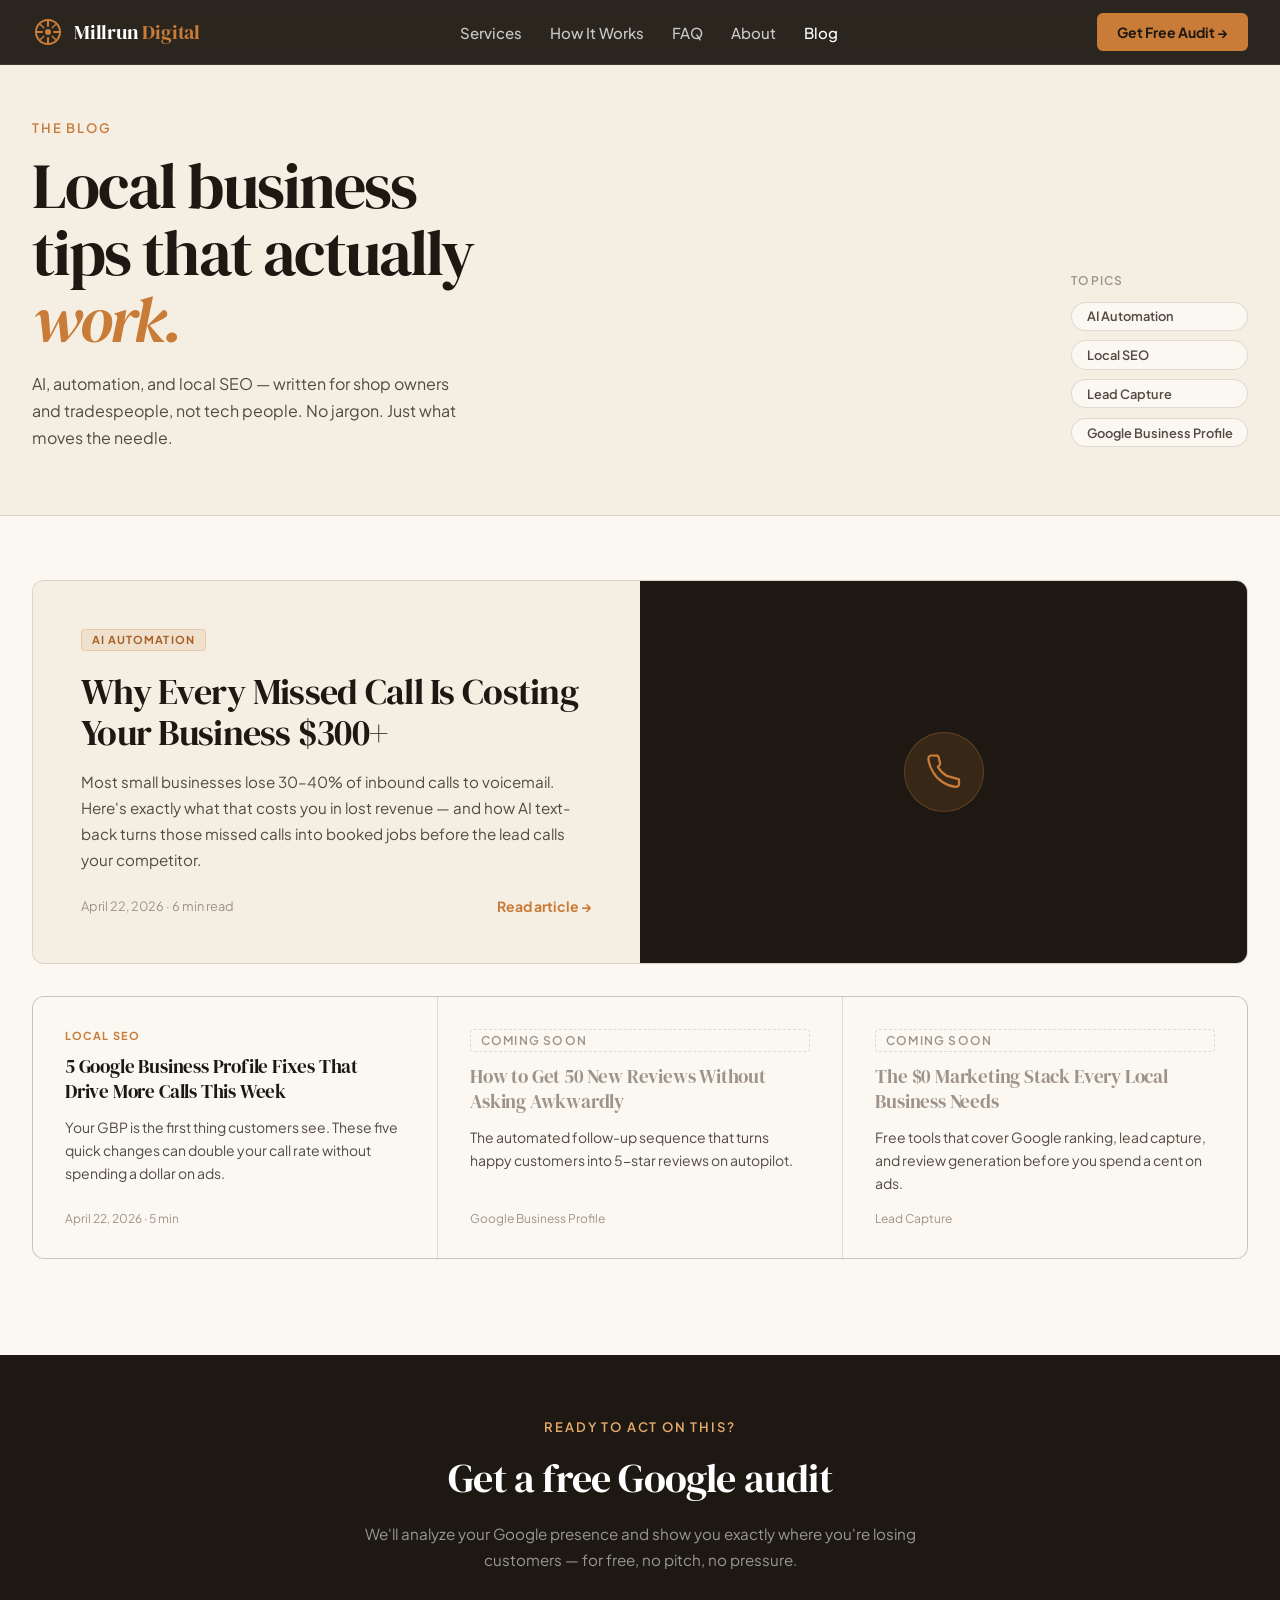
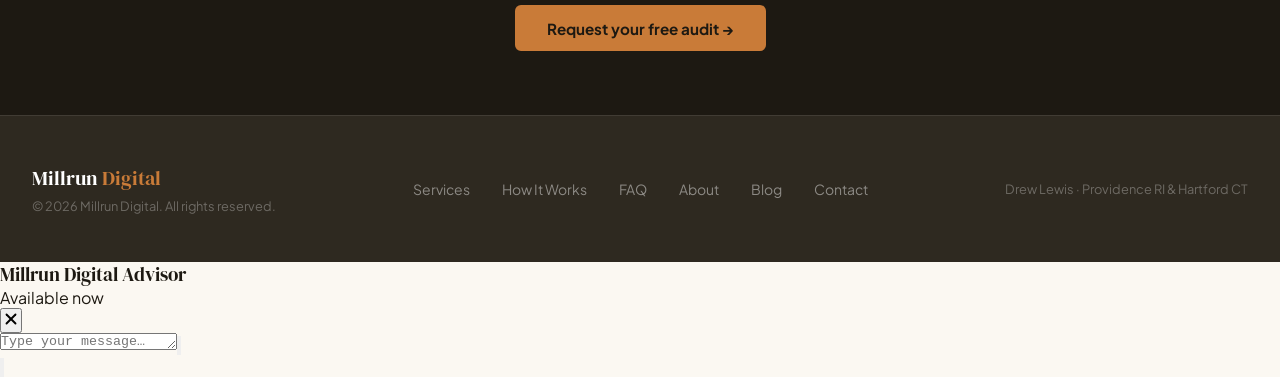
==== blog/index.html @ 07401d5f "Publish GBP blog post and update blog listing date - blog/google-business-profile-tips/index.html: f" ====
<!DOCTYPE html>
<html lang="en" class="scroll-smooth">
<head>
  <meta charset="UTF-8" />
  <meta name="viewport" content="width=device-width, initial-scale=1.0" />

  <title>Blog | Millrun Digital — AI & Marketing Tips for Local Businesses</title>
  <meta name="description" content="Practical guides on AI automation, local SEO, and digital marketing for small business owners in Providence RI and Hartford CT. No fluff — just strategies that drive more calls and customers." />
  <meta name="robots" content="index, follow" />
  <link rel="canonical" href="https://millrundigital.com/blog/" />

  <meta property="og:type" content="website" />
  <meta property="og:site_name" content="Millrun Digital" />
  <meta property="og:url" content="https://millrundigital.com/blog/" />
  <meta property="og:title" content="Blog | Millrun Digital — AI & Marketing Tips for Local Businesses" />
  <meta property="og:description" content="Practical guides on AI automation, local SEO, and digital marketing for small business owners." />
  <meta property="og:image" content="https://millrundigital.com/og-image.png" />
  <meta property="og:image:width" content="1200" />
  <meta property="og:image:height" content="630" />
  <meta property="og:locale" content="en_US" />

  <meta name="twitter:card" content="summary_large_image" />
  <meta name="twitter:title" content="Blog | Millrun Digital" />
  <meta name="twitter:description" content="Practical guides on AI, automation, and local marketing — written for small business owners, not tech people." />
  <meta name="twitter:image" content="https://millrundigital.com/og-image.png" />

  <script type="application/ld+json">
  {
    "@context": "https://schema.org",
    "@type": "Blog",
    "name": "Millrun Digital Blog",
    "url": "https://millrundigital.com/blog/",
    "description": "Practical guides on AI automation, local SEO, and digital marketing for small business owners.",
    "publisher": {
      "@type": "Organization",
      "name": "Millrun Digital",
      "url": "https://millrundigital.com",
      "logo": {
        "@type": "ImageObject",
        "url": "https://millrundigital.com/millrun-digital-logo.png"
      }
    }
  }
  </script>

  <link rel="preconnect" href="https://fonts.googleapis.com" />
  <link rel="preconnect" href="https://fonts.gstatic.com" crossorigin />
  <link href="https://fonts.googleapis.com/css2?family=DM+Serif+Display:ital@0;1&family=Plus+Jakarta+Sans:wght@300;400;500;600;700;800&display=swap" rel="stylesheet" />

  <style>
    *, *::before, *::after { box-sizing: border-box; margin: 0; padding: 0; }

    :root {
      --cream:        #F5EFE3;
      --warm-white:   #FBF8F2;
      --charcoal:     #1D1912;
      --charcoal-mid: #2E2920;
      --charcoal-soft:#3D3629;
      --amber:        #C97B38;
      --amber-dark:   #A86228;
      --amber-light:  #E8A96A;
      --stone:        #524A42;
      --stone-light:  #9E9389;
      --border:       rgba(125,114,104,0.22);
      --border-dark:  rgba(255,255,255,0.09);
    }

    html { font-family: 'Plus Jakarta Sans', sans-serif; }
    body { background: var(--warm-white); color: var(--charcoal); -webkit-font-smoothing: antialiased; }
    h1,h2,h3,h4 { font-family: 'DM Serif Display', serif; font-weight: 400; }

    /* ─── HEADER ─── */
    #site-header {
      position: fixed; top: 0; left: 0; right: 0; z-index: 50;
      background: rgba(29,25,18,0.94);
      backdrop-filter: blur(16px);
      border-bottom: 1px solid var(--border-dark);
    }
    .header-inner {
      max-width: 1280px; margin: 0 auto;
      padding: 0 2rem;
      height: 64px;
      display: flex; align-items: center; justify-content: space-between;
    }
    .logo { display:flex; align-items:center; gap:10px; text-decoration:none; }
    .logo-mark { width:32px; height:32px; display:flex; align-items:center; justify-content:center; }
    .logo-text { font-family:'DM Serif Display',serif; font-size:1.25rem; color:#fff; letter-spacing:-0.01em; }
    .logo-text span { color: var(--amber); }

    nav.desktop { display:flex; align-items:center; gap:1.75rem; }
    nav.desktop a { font-size:15px; color:rgba(255,255,255,0.75); text-decoration:none; font-weight:500; transition:color 0.15s; }
    nav.desktop a:hover { color:#fff; }
    nav.desktop a.active { color:#fff; }

    .btn-primary {
      display:inline-flex; align-items:center; gap:6px;
      background: var(--amber); color: var(--charcoal);
      font-family:'Plus Jakarta Sans',sans-serif; font-weight:700; font-size:0.875rem;
      padding:0.6rem 1.25rem; border-radius:6px;
      text-decoration:none; border:none; cursor:pointer;
      transition: background 0.15s, transform 0.1s;
    }
    .btn-primary:hover { background: var(--amber-dark); transform: translateY(-1px); }

    .hamburger { display:none; flex-direction:column; gap:5px; background:none; border:none; cursor:pointer; padding:4px; }
    .hamburger span { display:block; width:22px; height:2px; background:#fff; border-radius:2px; transition: transform 0.3s, opacity 0.3s; }
    .hamburger.open span:nth-child(1) { transform: translateY(7px) rotate(45deg); }
    .hamburger.open span:nth-child(2) { opacity:0; }
    .hamburger.open span:nth-child(3) { transform: translateY(-7px) rotate(-45deg); }
    .mobile-nav { max-height:0; overflow:hidden; transition:max-height 0.35s ease; background:var(--charcoal-mid); }
    .mobile-nav.open { max-height:400px; }
    .mobile-nav a { display:block; padding:0.75rem 2rem; font-size:0.9rem; color:rgba(255,255,255,0.75); text-decoration:none; border-bottom:1px solid rgba(255,255,255,0.05); }
    .mobile-nav a:hover { color:#fff; }
    .mobile-nav .mobile-cta { display:block; margin:1rem 2rem; }

    @media(max-width:768px){ nav.desktop,.header-cta { display:none!important; } .hamburger{ display:flex; } }

    /* ─── REVEAL ─── */
    .reveal { opacity:0; transform:translateY(24px); transition:opacity 0.65s ease, transform 0.65s ease; }
    .reveal.visible { opacity:1; transform:translateY(0); }
    .reveal-delay-1 { transition-delay:0.1s; }
    .reveal-delay-2 { transition-delay:0.2s; }
    .reveal-delay-3 { transition-delay:0.3s; }

    /* ─── SECTION UTILITIES ─── */
    .section-label {
      font-family:'Plus Jakarta Sans',sans-serif; font-weight:600;
      font-size:13px; letter-spacing:0.14em; text-transform:uppercase;
      color: var(--amber); margin-bottom:1rem; display:block;
    }

    /* ─── BLOG HERO ─── */
    .blog-hero {
      background: var(--cream);
      padding: 120px 2rem 4rem;
      border-bottom: 1px solid var(--border);
    }
    .blog-hero-inner {
      max-width: 1280px;
      margin: 0 auto;
      display: flex;
      align-items: flex-end;
      justify-content: space-between;
      gap: 2rem;
      flex-wrap: wrap;
    }
    .blog-hero h1 {
      font-size: clamp(2.5rem, 5vw, 4rem);
      letter-spacing: -0.03em;
      line-height: 1.05;
      color: var(--charcoal);
    }
    .blog-hero h1 em { font-style: italic; color: var(--amber); }
    .blog-hero-desc {
      margin-top: 1rem;
      font-size: 1rem;
      color: var(--stone);
      line-height: 1.7;
      max-width: 440px;
    }
    .blog-hero-right {
      display: flex;
      flex-direction: column;
      gap: 0.6rem;
      padding-bottom: 0.25rem;
    }
    .blog-category-pill {
      display: inline-flex;
      align-items: center;
      gap: 0.5rem;
      font-size: 0.8rem;
      font-weight: 600;
      color: var(--stone);
      background: var(--warm-white);
      border: 1px solid var(--border);
      border-radius: 999px;
      padding: 0.35rem 0.9rem;
      cursor: pointer;
      text-decoration: none;
      transition: border-color 0.15s, color 0.15s;
    }
    .blog-category-pill:hover,
    .blog-category-pill.active { border-color: var(--amber); color: var(--amber); }

    /* ─── BLOG GRID SECTION ─── */
    .blog-section {
      padding: 4rem 2rem 6rem;
      background: var(--warm-white);
    }
    .blog-container { max-width: 1280px; margin: 0 auto; }

    /* Featured post */
    .post-featured {
      display: grid;
      grid-template-columns: 1fr 1fr;
      gap: 0;
      background: var(--cream);
      border: 1px solid var(--border);
      border-radius: 12px;
      overflow: hidden;
      text-decoration: none;
      color: var(--charcoal);
      margin-bottom: 2rem;
      transition: border-color 0.2s, box-shadow 0.2s;
    }
    .post-featured:hover {
      border-color: var(--amber);
      box-shadow: 0 8px 32px rgba(201,123,56,0.1);
    }
    .post-featured-content {
      padding: 3rem;
      display: flex;
      flex-direction: column;
      justify-content: space-between;
      gap: 1.5rem;
    }
    .post-featured-label {
      display: flex;
      align-items: center;
      gap: 0.75rem;
    }
    .post-featured-badge {
      font-size: 11px;
      font-weight: 700;
      text-transform: uppercase;
      letter-spacing: 0.1em;
      color: var(--amber-dark);
      background: rgba(201,123,56,0.12);
      border: 1px solid rgba(201,123,56,0.25);
      border-radius: 4px;
      padding: 0.2rem 0.6rem;
    }
    .post-featured h2 {
      font-size: clamp(1.5rem, 3vw, 2.25rem);
      letter-spacing: -0.02em;
      line-height: 1.15;
    }
    .post-featured-excerpt {
      color: var(--stone);
      font-size: 0.95rem;
      line-height: 1.7;
    }
    .post-featured-meta {
      display: flex;
      align-items: center;
      justify-content: space-between;
    }
    .post-meta-text {
      font-size: 0.8rem;
      color: var(--stone-light);
    }
    .post-read-link {
      font-size: 0.875rem;
      font-weight: 700;
      color: var(--amber);
      display: flex;
      align-items: center;
      gap: 0.4rem;
      transition: gap 0.15s;
    }
    .post-featured:hover .post-read-link { gap: 0.65rem; }
    .post-featured-visual {
      background: var(--charcoal);
      display: flex;
      align-items: center;
      justify-content: center;
      padding: 2rem;
      min-height: 280px;
    }
    .post-visual-icon {
      width: 80px;
      height: 80px;
      border-radius: 50%;
      background: rgba(201,123,56,0.15);
      border: 1px solid rgba(201,123,56,0.3);
      display: flex;
      align-items: center;
      justify-content: center;
      color: var(--amber);
    }

    /* Regular post grid */
    .post-grid {
      display: grid;
      grid-template-columns: repeat(3, 1fr);
      gap: 1.5px;
      background: var(--border);
      border: 1px solid var(--border);
      border-radius: 12px;
      overflow: hidden;
    }
    .post-card {
      background: var(--warm-white);
      padding: 2rem;
      text-decoration: none;
      color: var(--charcoal);
      display: flex;
      flex-direction: column;
      gap: 0.75rem;
      transition: background 0.2s;
      position: relative;
    }
    .post-card:hover { background: #fff; }
    .post-card::after {
      content: '';
      position: absolute;
      bottom: 0; left: 2rem; right: 2rem;
      height: 2px;
      background: var(--amber);
      transform: scaleX(0);
      transform-origin: left;
      transition: transform 0.25s ease;
    }
    .post-card:hover::after { transform: scaleX(1); }
    .post-tag {
      font-size: 11px;
      font-weight: 700;
      text-transform: uppercase;
      letter-spacing: 0.1em;
      color: var(--amber);
    }
    .post-title {
      font-family: 'DM Serif Display', serif;
      font-size: 1.2rem;
      line-height: 1.3;
      letter-spacing: -0.01em;
    }
    .post-excerpt {
      font-size: 0.875rem;
      color: var(--stone);
      line-height: 1.65;
      flex: 1;
    }
    .post-footer {
      display: flex;
      align-items: center;
      justify-content: space-between;
      margin-top: 0.25rem;
    }
    .post-date { font-size: 0.75rem; color: var(--stone-light); }
    .post-arrow { font-size: 0.8rem; color: var(--amber); font-weight: 700; opacity: 0; transition: opacity 0.15s; }
    .post-card:hover .post-arrow { opacity: 1; }

    /* Empty state card */
    .post-card--coming {
      background: var(--warm-white);
      border: none;
      opacity: 0.45;
      cursor: default;
      pointer-events: none;
    }
    .post-card--coming::after { display: none; }
    .coming-label {
      font-size: 0.75rem;
      font-weight: 600;
      text-transform: uppercase;
      letter-spacing: 0.1em;
      color: var(--stone-light);
      border: 1px dashed var(--border);
      border-radius: 4px;
      padding: 0.2rem 0.6rem;
      display: inline-block;
    }

    @media(max-width:900px){
      .post-grid { grid-template-columns: 1fr 1fr; }
      .post-featured { grid-template-columns: 1fr; }
      .post-featured-visual { display: none; }
    }
    @media(max-width:600px){
      .post-grid { grid-template-columns: 1fr; }
    }

    /* ─── CTA STRIP ─── */
    .blog-cta-strip {
      background: var(--charcoal);
      padding: 4rem 2rem;
      text-align: center;
    }
    .blog-cta-strip-inner { max-width: 600px; margin: 0 auto; }
    .blog-cta-strip h2 { color: #fff; font-size: clamp(1.75rem, 3.5vw, 2.5rem); letter-spacing: -0.02em; margin-bottom: 1rem; }
    .blog-cta-strip p { color: rgba(255,255,255,0.55); font-size: 0.95rem; line-height: 1.7; margin-bottom: 2rem; }
    .btn-amber { background: var(--amber); color: var(--charcoal); font-weight: 700; font-size: 0.95rem; padding: 0.85rem 2rem; border-radius: 6px; text-decoration: none; display: inline-flex; align-items: center; gap: 6px; transition: background 0.15s, transform 0.1s; }
    .btn-amber:hover { background: var(--amber-dark); transform: translateY(-1px); }

    /* ─── FOOTER ─── */
    footer { background: var(--charcoal-mid); border-top:1px solid var(--border-dark); padding:3rem 2rem; }
    .footer-inner { max-width:1280px; margin:0 auto; display:flex; justify-content:space-between; align-items:center; flex-wrap:wrap; gap:2rem; }
    .footer-logo { font-family:'DM Serif Display',serif; font-size:1.25rem; color:#fff; }
    .footer-logo span { color:var(--amber); }
    .footer-links { display:flex; gap:2rem; flex-wrap:wrap; }
    .footer-links a { font-size:0.875rem; color:rgba(255,255,255,0.45); text-decoration:none; transition:color 0.15s; }
    .footer-links a:hover { color:#fff; }
    .footer-copy { font-size:0.8rem; color:rgba(255,255,255,0.3); }

    /* ─── BACK TO TOP ─── */
    #back-to-top {
      position: fixed; bottom: 96px; right: 24px; z-index: 9998;
      width: 44px; height: 44px; border-radius: 50%;
      background: var(--charcoal); border: 1px solid rgba(201,123,56,0.4);
      color: var(--amber); cursor: pointer;
      display: flex; align-items: center; justify-content: center;
      opacity: 0; pointer-events: none;
      transition: opacity 0.3s ease, transform 0.2s ease, background 0.15s;
      box-shadow: 0 4px 16px rgba(0,0,0,0.25);
    }
    #back-to-top.visible { opacity: 1; pointer-events: auto; }
    #back-to-top:hover { background: var(--amber); color: var(--charcoal); transform: translateY(-2px); }
    @media(max-width:480px){ #back-to-top { bottom: 88px; right: 16px; } }
  </style>
</head>
<body>

<!-- ── HEADER ── -->
<header id="site-header">
  <div class="header-inner">
    <a href="/" class="logo">
      <div class="logo-mark">
        <svg width="28" height="28" viewBox="0 0 28 28" fill="none" xmlns="http://www.w3.org/2000/svg">
          <circle cx="14" cy="14" r="12" stroke="#C97B38" stroke-width="2"/>
          <circle cx="14" cy="14" r="3" fill="#C97B38"/>
          <line x1="14" y1="2" x2="14" y2="8" stroke="#C97B38" stroke-width="2" stroke-linecap="round"/>
          <line x1="14" y1="20" x2="14" y2="26" stroke="#C97B38" stroke-width="2" stroke-linecap="round"/>
          <line x1="2" y1="14" x2="8" y2="14" stroke="#C97B38" stroke-width="2" stroke-linecap="round"/>
          <line x1="20" y1="14" x2="26" y2="14" stroke="#C97B38" stroke-width="2" stroke-linecap="round"/>
          <line x1="5.5" y1="5.5" x2="9.75" y2="9.75" stroke="#C97B38" stroke-width="1.5" stroke-linecap="round"/>
          <line x1="18.25" y1="18.25" x2="22.5" y2="22.5" stroke="#C97B38" stroke-width="1.5" stroke-linecap="round"/>
          <line x1="22.5" y1="5.5" x2="18.25" y2="9.75" stroke="#C97B38" stroke-width="1.5" stroke-linecap="round"/>
          <line x1="9.75" y1="18.25" x2="5.5" y2="22.5" stroke="#C97B38" stroke-width="1.5" stroke-linecap="round"/>
        </svg>
      </div>
      <span class="logo-text">Millrun <span>Digital</span></span>
    </a>
    <nav class="desktop">
      <a href="/#services">Services</a>
      <a href="/#how-it-works">How It Works</a>
      <a href="/#faq">FAQ</a>
      <a href="/about.html">About</a>
      <a href="/blog/" class="active">Blog</a>
    </nav>
    <a href="/#contact" class="btn-primary header-cta">Get Free Audit →</a>
    <button class="hamburger" id="hamburger-btn" aria-label="Menu">
      <span></span><span></span><span></span>
    </button>
  </div>
  <div class="mobile-nav" id="mobile-nav">
    <a href="/#services">Services</a>
    <a href="/#how-it-works">How It Works</a>
    <a href="/#faq">FAQ</a>
    <a href="/about.html">About</a>
    <a href="/blog/">Blog</a>
    <div class="mobile-cta"><a href="/#contact" class="btn-primary" style="justify-content:center">Get Free Audit →</a></div>
  </div>
</header>

<!-- ── BLOG HERO ── -->
<section class="blog-hero">
  <div class="blog-hero-inner">
    <div class="reveal">
      <span class="section-label">The Blog</span>
      <h1>Local business<br>tips that actually<br><em>work.</em></h1>
      <p class="blog-hero-desc">AI, automation, and local SEO — written for shop owners and tradespeople, not tech people. No jargon. Just what moves the needle.</p>
    </div>
    <div class="blog-hero-right reveal reveal-delay-1">
      <span style="font-size:0.75rem; font-weight:600; text-transform:uppercase; letter-spacing:0.1em; color:var(--stone-light); margin-bottom:0.25rem;">Topics</span>
      <a href="/blog/#ai-automation" class="blog-category-pill">AI Automation</a>
      <a href="/blog/#local-seo" class="blog-category-pill">Local SEO</a>
      <a href="/blog/#lead-capture" class="blog-category-pill">Lead Capture</a>
      <a href="/blog/#google-business" class="blog-category-pill">Google Business Profile</a>
    </div>
  </div>
</section>

<!-- ── BLOG GRID ── -->
<section class="blog-section">
  <div class="blog-container">

    <!--
      HOW TO ADD A POST:
      1. Create /blog/your-post-slug/ folder, copy post-template.html → index.html
      2. Fill in all REPLACE placeholders
      3. Add a card here at the TOP (newest first)
      4. Update sitemap.xml with the new URL
      5. Push to GitHub → Netlify auto-deploys
    -->

    <!-- ── FEATURED POST — most recent ── -->
    <a class="post-featured reveal" id="ai-automation" href="/blog/missed-call-text-back/">
      <div class="post-featured-content">
        <div>
          <div class="post-featured-label">
            <span class="post-featured-badge">AI Automation</span>
          </div>
          <h2 style="margin-top:1.25rem;">Why Every Missed Call Is Costing Your Business $300+</h2>
          <p class="post-featured-excerpt" style="margin-top:1rem;">Most small businesses lose 30–40% of inbound calls to voicemail. Here's exactly what that costs you in lost revenue — and how AI text-back turns those missed calls into booked jobs before the lead calls your competitor.</p>
        </div>
        <div class="post-featured-meta">
          <span class="post-meta-text">April 22, 2026 &middot; 6 min read</span>
          <span class="post-read-link">Read article →</span>
        </div>
      </div>
      <div class="post-featured-visual">
        <div class="post-visual-icon">
          <svg width="36" height="36" viewBox="0 0 24 24" fill="none" stroke="currentColor" stroke-width="1.5" stroke-linecap="round" stroke-linejoin="round">
            <path d="M22 16.92v3a2 2 0 0 1-2.18 2 19.79 19.79 0 0 1-8.63-3.07A19.5 19.5 0 0 1 4.69 12 19.79 19.79 0 0 1 1.63 3.18 2 2 0 0 1 3.6 1h3a2 2 0 0 1 2 1.72c.127.96.361 1.903.7 2.81a2 2 0 0 1-.45 2.11L7.91 8.6a16 16 0 0 0 6 6z"/>
          </svg>
        </div>
      </div>
    </a>

    <!-- ── POST GRID ── -->
    <div class="post-grid" id="local-seo">

      <!-- Post 2 -->
      <a class="post-card reveal" href="/blog/google-business-profile-tips/" id="google-business">
        <span class="post-tag">Local SEO</span>
        <div class="post-title">5 Google Business Profile Fixes That Drive More Calls This Week</div>
        <div class="post-excerpt">Your GBP is the first thing customers see. These five quick changes can double your call rate without spending a dollar on ads.</div>
        <div class="post-footer">
          <span class="post-date">April 22, 2026 &middot; 5 min</span>
          <span class="post-arrow">→</span>
        </div>
      </a>

      <!-- Coming soon cards — replace as you publish -->
      <div class="post-card post-card--coming reveal reveal-delay-1">
        <span class="coming-label">Coming Soon</span>
        <div class="post-title" style="color:var(--stone-light);">How to Get 50 New Reviews Without Asking Awkwardly</div>
        <div class="post-excerpt">The automated follow-up sequence that turns happy customers into 5-star reviews on autopilot.</div>
        <div class="post-footer"><span class="post-date">Google Business Profile</span></div>
      </div>

      <div class="post-card post-card--coming reveal reveal-delay-2">
        <span class="coming-label">Coming Soon</span>
        <div class="post-title" style="color:var(--stone-light);">The $0 Marketing Stack Every Local Business Needs</div>
        <div class="post-excerpt">Free tools that cover Google ranking, lead capture, and review generation before you spend a cent on ads.</div>
        <div class="post-footer"><span class="post-date">Lead Capture</span></div>
      </div>

    </div>

  </div>
</section>

<!-- ── CTA STRIP ── -->
<section class="blog-cta-strip">
  <div class="blog-cta-strip-inner reveal">
    <span class="section-label" style="color:var(--amber-light); justify-content:center; display:block;">Ready to act on this?</span>
    <h2>Get a free Google audit</h2>
    <p>We'll analyze your Google presence and show you exactly where you're losing customers — for free, no pitch, no pressure.</p>
    <a href="/#contact" class="btn-amber">Request your free audit →</a>
  </div>
</section>

<!-- ── FOOTER ── -->
<footer>
  <div class="footer-inner">
    <div>
      <div class="footer-logo">Millrun <span>Digital</span></div>
      <div class="footer-copy" style="margin-top:0.4rem;">© 2026 Millrun Digital. All rights reserved.</div>
    </div>
    <div class="footer-links">
      <a href="/#services">Services</a>
      <a href="/#how-it-works">How It Works</a>
      <a href="/#faq">FAQ</a>
      <a href="/about.html">About</a>
      <a href="/blog/">Blog</a>
      <a href="/#contact">Contact</a>
    </div>
    <div class="footer-copy">Drew Lewis · Providence RI &amp; Hartford CT</div>
  </div>
</footer>

<!-- ── BACK TO TOP ── -->
<button id="back-to-top" aria-label="Back to top">
  <svg width="18" height="18" viewBox="0 0 24 24" fill="none" stroke="currentColor" stroke-width="2.5" stroke-linecap="round" stroke-linejoin="round"><path d="M18 15l-6-6-6 6"/></svg>
</button>

<script src="../widget.js"></script>
<script>
  const observer = new IntersectionObserver(entries => {
    entries.forEach(e => { if (e.isIntersecting) e.target.classList.add('visible'); });
  }, { threshold: 0.08 });
  document.querySelectorAll('.reveal').forEach(el => observer.observe(el));

  const ham = document.getElementById('hamburger-btn');
  const mobileNav = document.getElementById('mobile-nav');
  ham.addEventListener('click', () => { ham.classList.toggle('open'); mobileNav.classList.toggle('open'); });
  mobileNav.querySelectorAll('a').forEach(a => {
    a.addEventListener('click', () => { ham.classList.remove('open'); mobileNav.classList.remove('open'); });
  });

  const backBtn = document.getElementById('back-to-top');
  window.addEventListener('scroll', () => { backBtn.classList.toggle('visible', window.scrollY > 400); });
  backBtn.addEventListener('click', () => { window.scrollTo({ top: 0, behavior: 'smooth' }); });
</script>

</body>
</html>
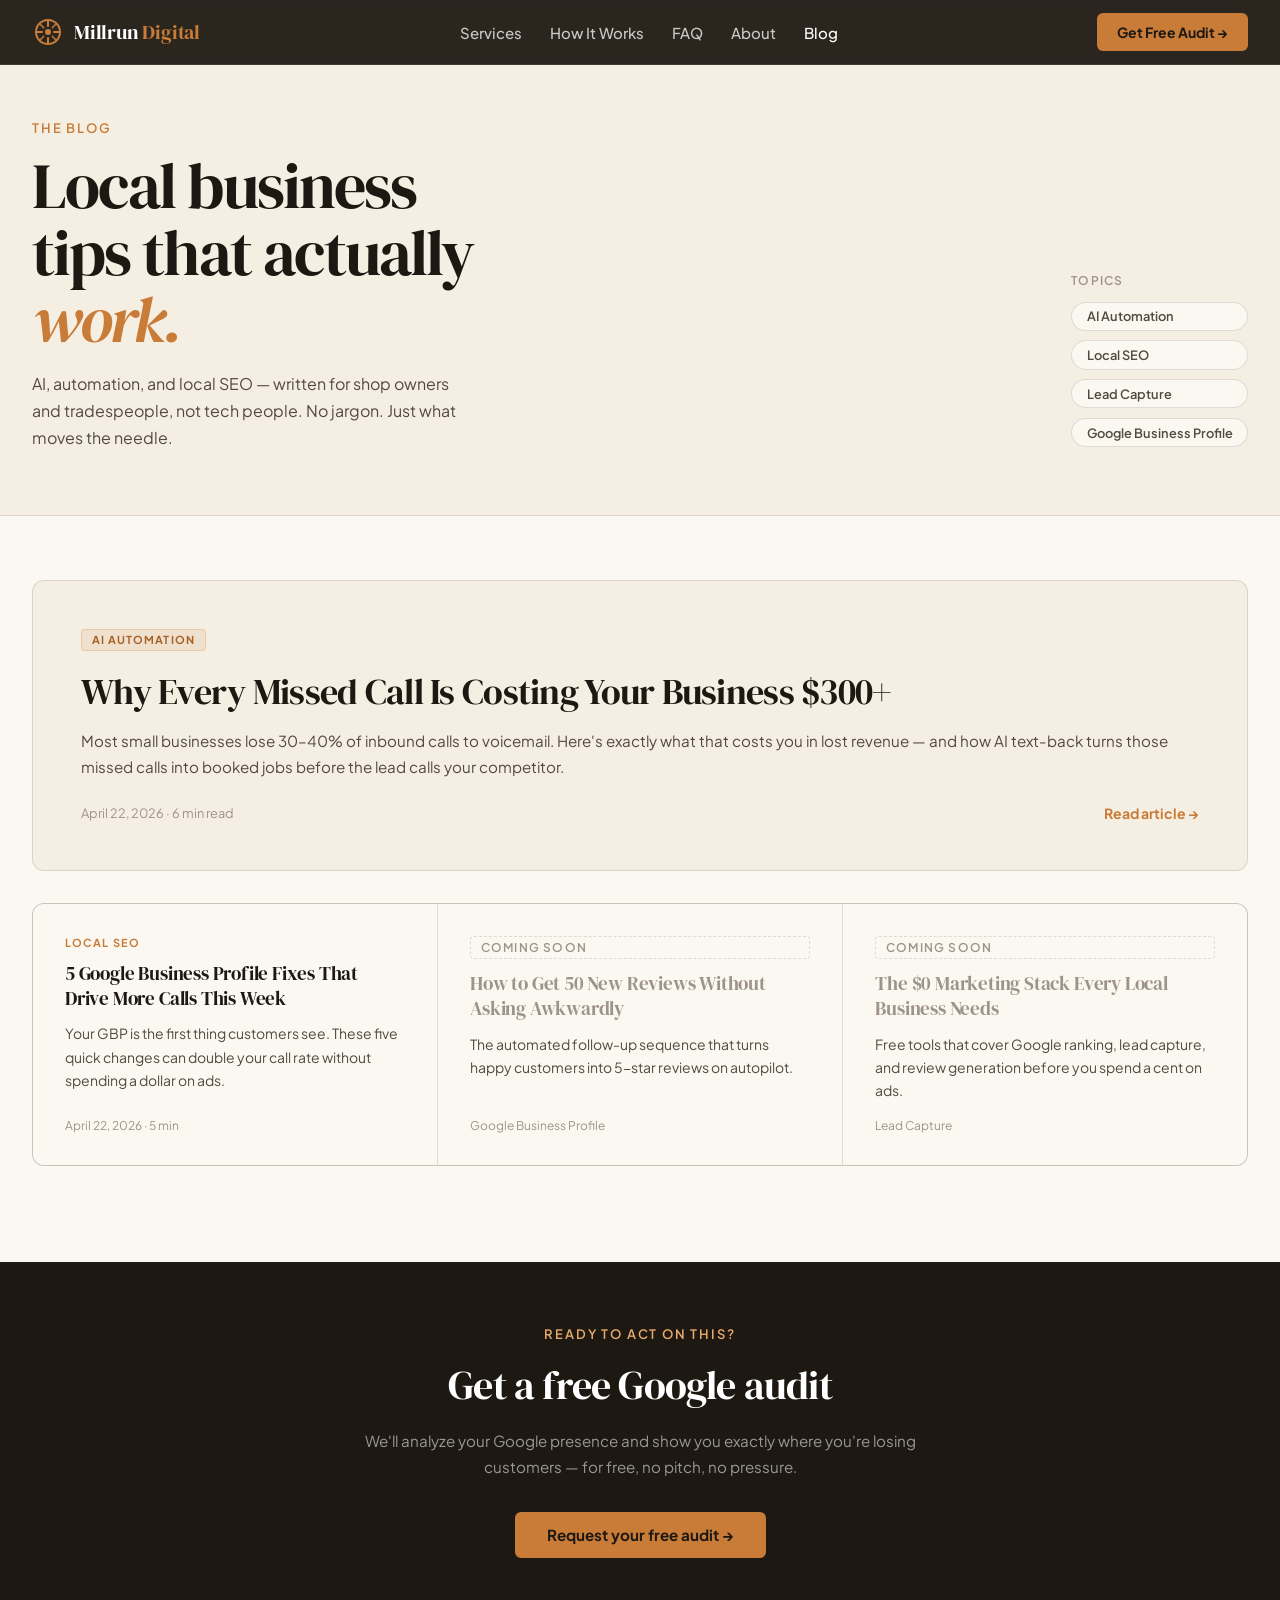
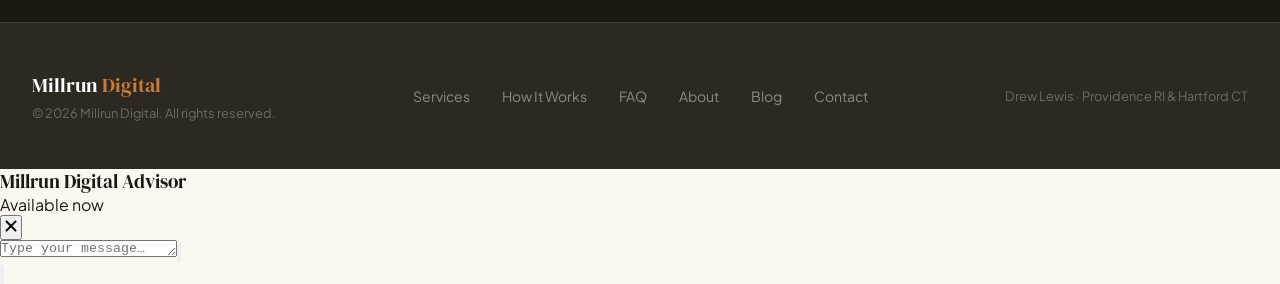
==== commit 06d2df89: "Add Google Analytics GA4 tag to all pages Co-Authored-By: Claude Sonnet 4.6 <noreply@anthropic.com>" ====
--- a/blog/index.html
+++ b/blog/index.html
@@ -43,6 +43,10 @@
   }
   </script>
 
+  <script async src="https://www.googletagmanager.com/gtag/js?id=G-JZNGJ1P3WV"></script>
+  <script>window.dataLayer=window.dataLayer||[];function gtag(){dataLayer.push(arguments);}gtag('js',new Date());gtag('config','G-JZNGJ1P3WV');</script>
+  <link rel="icon" type="image/png" href="/favicon.png" />
+  <link rel="apple-touch-icon" href="/favicon.png" />
   <link rel="preconnect" href="https://fonts.googleapis.com" />
   <link rel="preconnect" href="https://fonts.gstatic.com" crossorigin />
   <link href="https://fonts.googleapis.com/css2?family=DM+Serif+Display:ital@0;1&family=Plus+Jakarta+Sans:wght@300;400;500;600;700;800&display=swap" rel="stylesheet" />
@@ -191,9 +195,7 @@
 
     /* Featured post */
     .post-featured {
-      display: grid;
-      grid-template-columns: 1fr 1fr;
-      gap: 0;
+      display: block;
       background: var(--cream);
       border: 1px solid var(--border);
       border-radius: 12px;
@@ -259,26 +261,6 @@
       transition: gap 0.15s;
     }
     .post-featured:hover .post-read-link { gap: 0.65rem; }
-    .post-featured-visual {
-      background: var(--charcoal);
-      display: flex;
-      align-items: center;
-      justify-content: center;
-      padding: 2rem;
-      min-height: 280px;
-    }
-    .post-visual-icon {
-      width: 80px;
-      height: 80px;
-      border-radius: 50%;
-      background: rgba(201,123,56,0.15);
-      border: 1px solid rgba(201,123,56,0.3);
-      display: flex;
-      align-items: center;
-      justify-content: center;
-      color: var(--amber);
-    }
-
     /* Regular post grid */
     .post-grid {
       display: grid;
@@ -364,8 +346,6 @@
 
     @media(max-width:900px){
       .post-grid { grid-template-columns: 1fr 1fr; }
-      .post-featured { grid-template-columns: 1fr; }
-      .post-featured-visual { display: none; }
     }
     @media(max-width:600px){
       .post-grid { grid-template-columns: 1fr; }
@@ -499,13 +479,6 @@
           <span class="post-read-link">Read article →</span>
         </div>
       </div>
-      <div class="post-featured-visual">
-        <div class="post-visual-icon">
-          <svg width="36" height="36" viewBox="0 0 24 24" fill="none" stroke="currentColor" stroke-width="1.5" stroke-linecap="round" stroke-linejoin="round">
-            <path d="M22 16.92v3a2 2 0 0 1-2.18 2 19.79 19.79 0 0 1-8.63-3.07A19.5 19.5 0 0 1 4.69 12 19.79 19.79 0 0 1 1.63 3.18 2 2 0 0 1 3.6 1h3a2 2 0 0 1 2 1.72c.127.96.361 1.903.7 2.81a2 2 0 0 1-.45 2.11L7.91 8.6a16 16 0 0 0 6 6z"/>
-          </svg>
-        </div>
-      </div>
     </a>
 
     <!-- ── POST GRID ── -->
